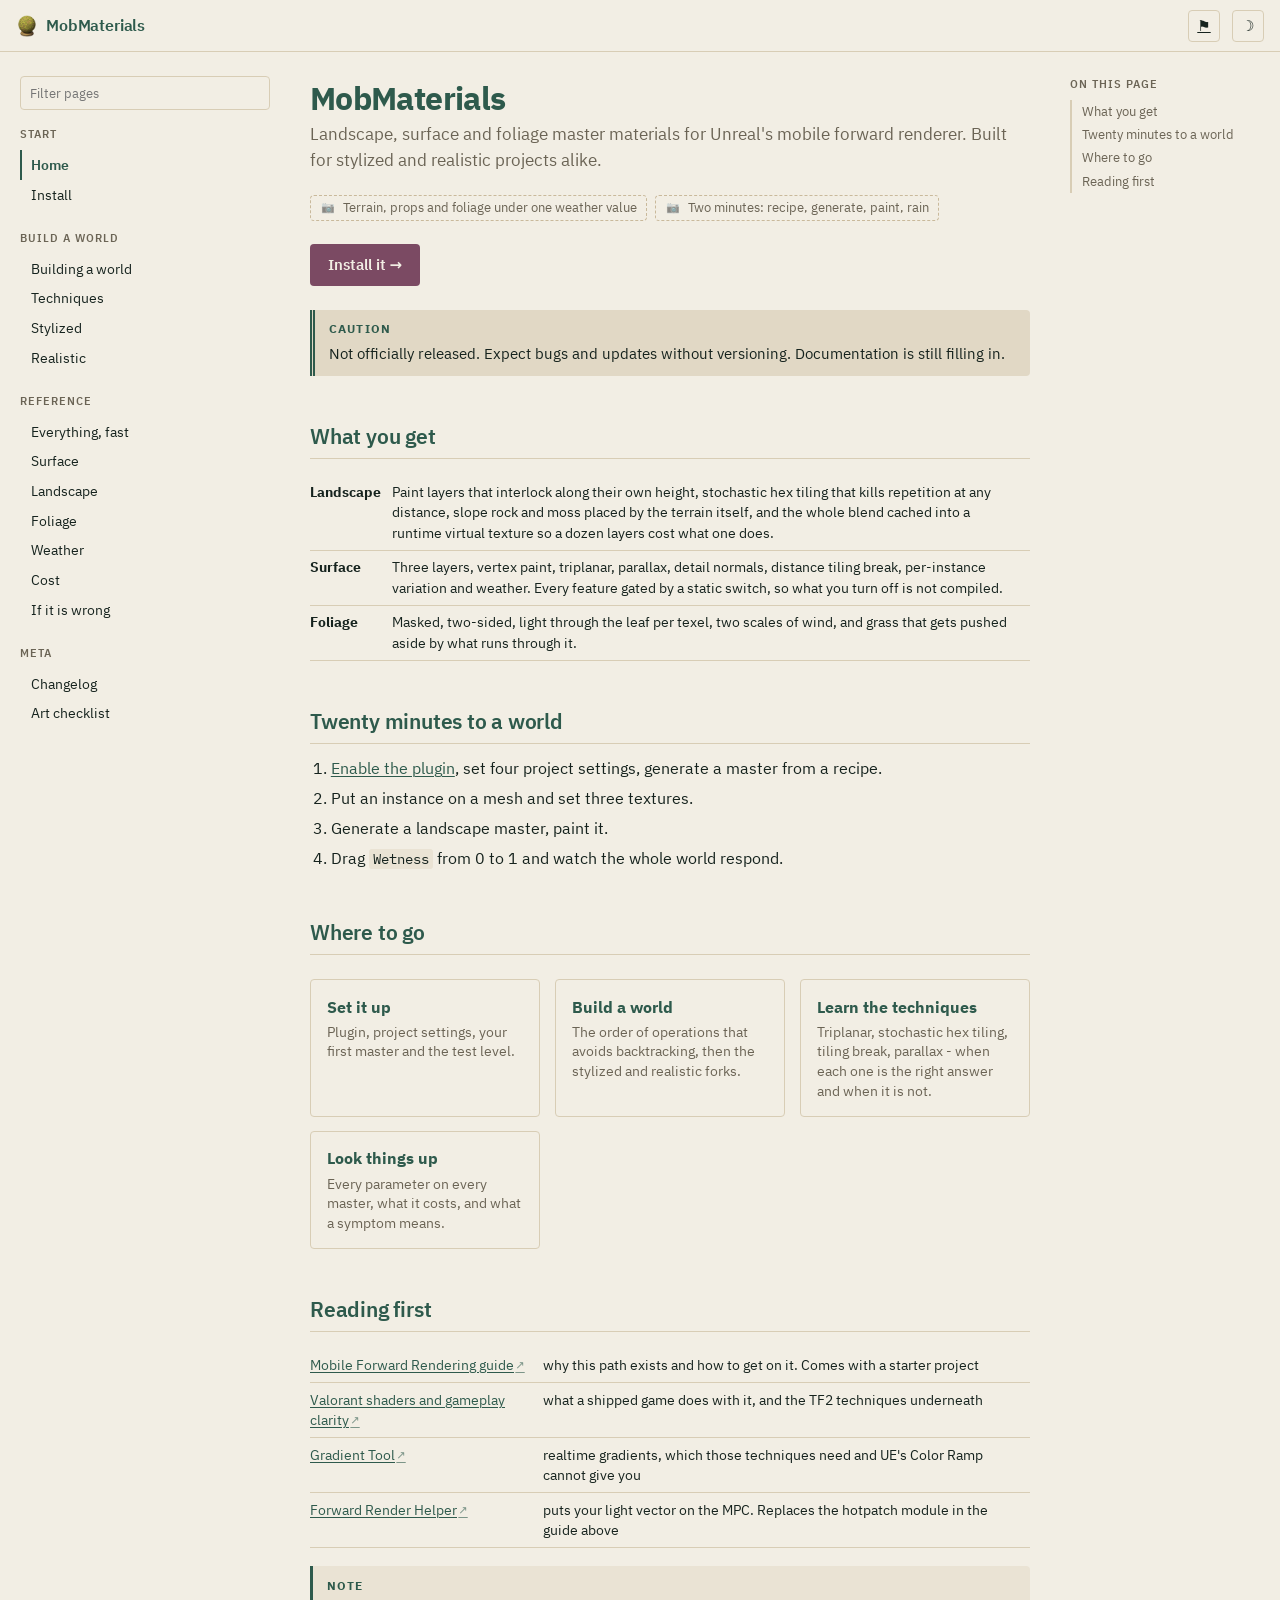
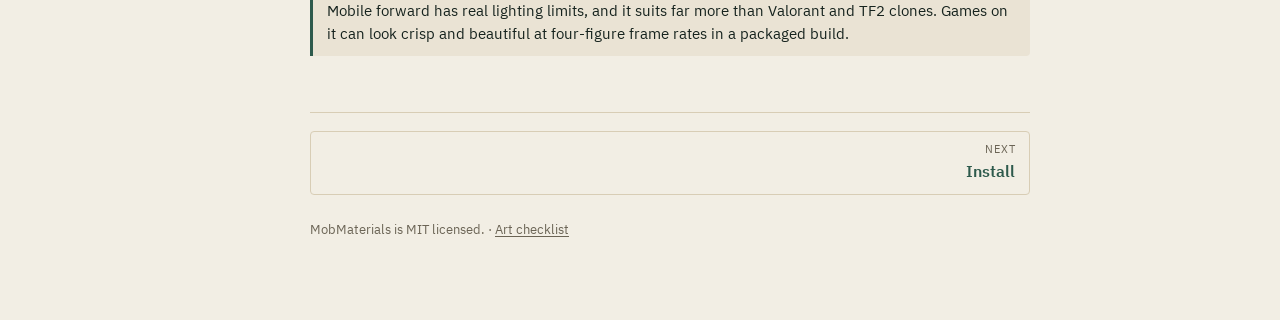
==== docs/index.html @ 358f4066 "Documentation site Static site in docs/, served by GitHub Pages or opened off disk from a clone. No " ====
<!doctype html>
<html lang="en">
<head>
<meta charset="utf-8">
<meta name="viewport" content="width=device-width,initial-scale=1">
<title>MobMaterials</title>
<link rel="icon" href="../Resources/Icon128.png">
<link rel="stylesheet" href="assets/docs.css">
<script>try{var t=localStorage.getItem('mob-theme');document.documentElement.dataset.theme=t||(matchMedia('(prefers-color-scheme:dark)').matches?'dark':'light')}catch(e){}</script>
<script src="assets/site.js" defer></script>
<script src="assets/docs.js" defer></script>
</head>
<body>
<main>

<h1>MobMaterials</h1>
<p class="lede">Landscape, surface and foliage master materials for Unreal's mobile forward renderer. Built for stylized and realistic projects alike.</p>

<div data-shots="index.hero, index.tour"></div>

<p><a class="cta" href="install.html">Install it &rarr;</a></p>

<div class="caution">
Not officially released. Expect bugs and updates without versioning. Documentation is still filling in.
</div>

<h2>What you get</h2>

<div class="tw"><table>
<tr><td><b>Landscape</b></td><td>Paint layers that interlock along their own height, stochastic hex tiling that kills repetition at any distance, slope rock and moss placed by the terrain itself, and the whole blend cached into a runtime virtual texture so a dozen layers cost what one does.</td></tr>
<tr><td><b>Surface</b></td><td>Three layers, vertex paint, triplanar, parallax, detail normals, distance tiling break, per-instance variation and weather. Every feature gated by a static switch, so what you turn off is not compiled.</td></tr>
<tr><td><b>Foliage</b></td><td>Masked, two-sided, light through the leaf per texel, two scales of wind, and grass that gets pushed aside by what runs through it.</td></tr>
</table></div>

<h2>Twenty minutes to a world</h2>

<ol>
<li><a href="install.html">Enable the plugin</a>, set four project settings, generate a master from a recipe.</li>
<li>Put an instance on a mesh and set three textures.</li>
<li>Generate a landscape master, paint it.</li>
<li>Drag <code>Wetness</code> from 0 to 1 and watch the whole world respond.</li>
</ol>

<h2>Where to go</h2>

<div class="doors">
<a class="door" href="install.html"><b>Set it up</b><span>Plugin, project settings, your first master and the test level.</span></a>
<a class="door" href="workflow.html"><b>Build a world</b><span>The order of operations that avoids backtracking, then the stylized and realistic forks.</span></a>
<a class="door" href="techniques.html"><b>Learn the techniques</b><span>Triplanar, stochastic hex tiling, tiling break, parallax - when each one is the right answer and when it is not.</span></a>
<a class="door" href="surface.html"><b>Look things up</b><span>Every parameter on every master, what it costs, and what a symptom means.</span></a>
</div>

<h2>Reading first</h2>

<div class="tw"><table class="free">
<tr><td><a href="https://blog.daftsoftware.com/unreal-perf-maxing/">Mobile Forward Rendering guide</a></td><td>why this path exists and how to get on it. Comes with a starter project</td></tr>
<tr><td><a href="https://technology.riotgames.com/news/valorant-shaders-and-gameplay-clarity">Valorant shaders and gameplay clarity</a></td><td>what a shipped game does with it, and the TF2 techniques underneath</td></tr>
<tr><td><a href="https://github.com/Vaei/GradientTool">Gradient Tool</a></td><td>realtime gradients, which those techniques need and UE's Color Ramp cannot give you</td></tr>
<tr><td><a href="https://github.com/Vaei/ForwardRender">Forward Render Helper</a></td><td>puts your light vector on the MPC. Replaces the hotpatch module in the guide above</td></tr>
</table></div>

<div class="note">
Mobile forward has real lighting limits, and it suits far more than Valorant and TF2 clones. Games on it can look crisp and beautiful at four-figure frame rates in a packaged build.
</div>

</main>
</body>
</html>
---- docs/assets/docs.css ----
/* Copyright (c) Jared Taylor. All Rights Reserved */

/* IBM Plex, Latin subset, SIL OFL 1.1 - see fonts/OFL.txt.
   Shipped rather than fetched, because the site has to work from file:// with no network. */
@font-face { font-family: Plex; font-style: normal; font-weight: 400; font-display: swap; src: url(fonts/IBMPlexSans-Regular.woff2) format('woff2'); }
@font-face { font-family: Plex; font-style: italic; font-weight: 400; font-display: swap; src: url(fonts/IBMPlexSans-Italic.woff2) format('woff2'); }
@font-face { font-family: Plex; font-style: normal; font-weight: 500; font-display: swap; src: url(fonts/IBMPlexSans-Medium.woff2) format('woff2'); }
@font-face { font-family: Plex; font-style: normal; font-weight: 600; font-display: swap; src: url(fonts/IBMPlexSans-SemiBold.woff2) format('woff2'); }
@font-face { font-family: Plex; font-style: normal; font-weight: 700; font-display: swap; src: url(fonts/IBMPlexSans-Bold.woff2) format('woff2'); }
@font-face { font-family: PlexMono; font-style: normal; font-weight: 400; font-display: swap; src: url(fonts/IBMPlexMono-Regular.woff2) format('woff2'); }
@font-face { font-family: PlexMono; font-style: normal; font-weight: 600; font-display: swap; src: url(fonts/IBMPlexMono-SemiBold.woff2) format('woff2'); }

/* Palette roles. Paper is the page, ink is the text, pine is structure,
   sand fills the gaps, plum is spent once per page on the action worth clicking. */
:root {
	--paper: #F2EEE4;
	--ink: #16231E;
	--pine: #2E5A4C;
	--sand: #C9B99B;
	--plum: #7B4A63;

	--c-page: var(--paper);
	--c-text: var(--ink);
	--c-struct: var(--pine);
	--c-action: var(--plum);
	--line: #D8CDB5;
	--dim: #6B6455;
	--fill: #EAE3D4;
	--fill-deep: #E1D8C5;

	--rail: 250px;
	--toc: 190px;
	--measure: 74ch;
	--radius: 4px;
	--mono: PlexMono, ui-monospace, "Cascadia Mono", "SF Mono", Menlo, Consolas, monospace;
	--sans: Plex, ui-sans-serif, system-ui, "Segoe UI", Roboto, sans-serif;
}

:root[data-theme="dark"] {
	--c-page: #16231E;
	--c-text: #F2EEE4;
	--c-struct: #5E9C86;
	--c-action: #C08BA5;
	--line: #2C4038;
	--dim: #9A907C;
	--fill: #1C2C26;
	--fill-deep: #22352D;
}

*, *::before, *::after { box-sizing: border-box; }

html { scroll-behavior: smooth; scroll-padding-top: 5rem; }
@media (prefers-reduced-motion: reduce) { html { scroll-behavior: auto; } }

body {
	margin: 0;
	background: var(--c-page);
	color: var(--c-text);
	font: 400 16px/1.62 var(--sans);
	-webkit-text-size-adjust: 100%;
}

/* ---------------------------------------------------------------- header */

.top {
	position: sticky;
	top: 0;
	z-index: 40;
	display: flex;
	align-items: center;
	gap: .75rem;
	height: 3.25rem;
	padding: 0 1rem;
	background: var(--c-page);
	border-bottom: 1px solid var(--line);
}

.top a.brand {
	display: flex;
	align-items: center;
	gap: .5rem;
	font-weight: 600;
	letter-spacing: -.01em;
	color: var(--c-struct);
	text-decoration: none;
}

.top .brand img { width: 22px; height: 22px; border-radius: 3px; }
.top .spacer { flex: 1; }

.iconbtn {
	display: inline-flex;
	align-items: center;
	justify-content: center;
	width: 2rem;
	height: 2rem;
	padding: 0;
	border: 1px solid var(--line);
	border-radius: var(--radius);
	background: transparent;
	color: var(--c-text);
	font: inherit;
	font-size: 15px;
	line-height: 1;
	cursor: pointer;
}

.iconbtn:hover { background: var(--fill); border-color: var(--c-struct); }
.iconbtn.menu { display: none; }

/* ---------------------------------------------------------------- layout */

.shell {
	display: grid;
	grid-template-columns: var(--rail) minmax(0, 1fr) var(--toc);
	gap: 0 2.5rem;
	max-width: 1500px;
	margin: 0 auto;
	padding: 0 1.25rem;
	align-items: start;
}

nav.rail, aside.toc {
	position: sticky;
	top: 3.25rem;
	max-height: calc(100vh - 3.25rem);
	overflow-y: auto;
	padding: 1.5rem 0 3rem;
	scrollbar-width: thin;
}

main {
	min-width: 0;
	max-width: var(--measure);
	padding: 1.75rem 0 5rem;
}

/* ------------------------------------------------------------------ rail */

.rail .filter {
	width: 100%;
	margin-bottom: 1rem;
	padding: .35rem .55rem;
	border: 1px solid var(--line);
	border-radius: var(--radius);
	background: var(--c-page);
	color: var(--c-text);
	font: inherit;
	font-size: 13px;
}

.rail .filter:focus { outline: 2px solid var(--c-struct); outline-offset: 1px; }

.rail h6 {
	margin: 1.25rem 0 .4rem;
	color: var(--dim);
	font-size: 11px;
	font-weight: 600;
	letter-spacing: .09em;
	text-transform: uppercase;
}

.rail h6:first-of-type { margin-top: 0; }

.rail a {
	display: block;
	padding: .22rem .55rem;
	border-left: 2px solid transparent;
	color: var(--c-text);
	font-size: 14px;
	text-decoration: none;
}

.rail a:hover { background: var(--fill); }
.rail a.here { border-left-color: var(--c-struct); color: var(--c-struct); font-weight: 600; }
.rail a.hidden { display: none; }

/* ------------------------------------------------------------------- toc */

.toc strong {
	display: block;
	margin-bottom: .4rem;
	color: var(--dim);
	font-size: 11px;
	font-weight: 600;
	letter-spacing: .09em;
	text-transform: uppercase;
}

.toc a {
	display: block;
	padding: .16rem 0 .16rem .6rem;
	border-left: 2px solid var(--line);
	color: var(--dim);
	font-size: 13px;
	line-height: 1.4;
	text-decoration: none;
}

.toc a.sub { padding-left: 1.4rem; }
.toc a:hover { color: var(--c-text); }
.toc a.here { border-left-color: var(--c-struct); color: var(--c-struct); }

/* ------------------------------------------------------------- type */

main h1 {
	margin: 0 0 .35rem;
	color: var(--c-struct);
	font-size: 2rem;
	font-weight: 700;
	line-height: 1.15;
	letter-spacing: -.02em;
}

main h2 {
	margin: 2.75rem 0 .75rem;
	padding-bottom: .3rem;
	border-bottom: 1px solid var(--line);
	color: var(--c-struct);
	font-size: 1.3rem;
	font-weight: 600;
	letter-spacing: -.01em;
}

main h3 {
	margin: 1.85rem 0 .5rem;
	font-size: 1.03rem;
	font-weight: 600;
}

main h2 a.anchor, main h3 a.anchor {
	margin-left: .4rem;
	color: var(--line);
	font-weight: 400;
	text-decoration: none;
	opacity: 0;
}

main h2:hover a.anchor, main h3:hover a.anchor { opacity: 1; }

main p, main li { max-width: var(--measure); }
main p { margin: .75rem 0; }
main ul, main ol { margin: .75rem 0; padding-left: 1.3rem; }
main li { margin: .25rem 0; }
main li > ul, main li > ol { margin: .25rem 0; }

.lede {
	margin: 0 0 1.25rem;
	color: var(--dim);
	font-size: 1.06rem;
	line-height: 1.5;
}

main a { color: var(--c-struct); text-decoration-thickness: 1px; text-underline-offset: 2px; }
main a:hover { text-decoration-thickness: 2px; }

main a[href^="http"]::after {
	content: "\2197";
	margin-left: .12em;
	font-size: .8em;
	vertical-align: .1em;
	opacity: .6;
}

code {
	padding: .08em .3em;
	border-radius: 3px;
	background: var(--fill);
	color: var(--c-text);
	font-family: var(--mono);
	font-size: .875em;
	word-break: break-word;
}

pre {
	margin: 1rem 0;
	padding: .8rem 1rem;
	overflow-x: auto;
	border: 1px solid var(--line);
	border-radius: var(--radius);
	background: var(--fill);
	font-family: var(--mono);
	font-size: 13px;
	line-height: 1.55;
}

pre code { padding: 0; background: none; font-size: inherit; }

hr { margin: 2.5rem 0; border: 0; border-top: 1px solid var(--line); }

kbd {
	padding: .1em .35em;
	border: 1px solid var(--line);
	border-bottom-width: 2px;
	border-radius: 3px;
	background: var(--fill);
	font-family: var(--mono);
	font-size: .8em;
}

/* ----------------------------------------------------------------- table */

.tw { margin: 1rem 0; overflow-x: auto; }

table {
	width: 100%;
	border-collapse: collapse;
	font-size: 14px;
	line-height: 1.45;
}

th {
	background: var(--c-page);
	color: var(--dim);
	font-size: 11.5px;
	font-weight: 600;
	letter-spacing: .06em;
	text-align: left;
	text-transform: uppercase;
	white-space: nowrap;
}

th, td {
	padding: .42rem .7rem .42rem 0;
	border-bottom: 1px solid var(--line);
	vertical-align: top;
}

td:first-child { white-space: nowrap; }
td.wrap:first-child, table.free td:first-child { white-space: normal; }
tbody tr:hover { background: var(--fill); }

/* --------------------------------------------------------------- callout */

.note, .tip, .important, .warn, .caution {
	margin: 1.15rem 0;
	padding: .65rem .9rem;
	border-left: 3px solid var(--c-struct);
	border-radius: 0 var(--radius) var(--radius) 0;
	background: var(--fill);
	font-size: 14.5px;
}

.note > :first-child, .tip > :first-child,
.important > :first-child, .warn > :first-child, .caution > :first-child { margin-top: 0; }
.note > :last-child, .tip > :last-child,
.important > :last-child, .warn > :last-child, .caution > :last-child { margin-bottom: 0; }

.note::before, .tip::before, .important::before, .warn::before, .caution::before {
	display: block;
	margin-bottom: .2rem;
	color: var(--c-struct);
	font-size: 11.5px;
	font-weight: 700;
	letter-spacing: .09em;
	text-transform: uppercase;
}

.note::before { content: "Note"; }
.tip::before { content: "Tip"; }
.important::before { content: "Important"; }
.warn::before { content: "Warning"; }
.caution::before { content: "Caution"; }

.warn, .caution { background: var(--fill-deep); }
.caution { border-left-style: double; border-left-width: 5px; }

/* ------------------------------------------------------------------- cta */

/* Plum, once per page. The thing you actually want clicked. */
.cta {
	display: inline-block;
	margin: .35rem .5rem .35rem 0;
	padding: .55rem 1.1rem;
	border-radius: var(--radius);
	background: var(--c-action);
	color: var(--paper);
	font-size: 15px;
	font-weight: 600;
	text-decoration: none;
}

:root[data-theme="dark"] .cta { color: var(--ink); }
.cta:hover { filter: brightness(1.08); text-decoration: none; }
.cta::after { display: none !important; }

/* ----------------------------------------------------------------- doors */

.doors { display: grid; grid-template-columns: repeat(auto-fit, minmax(200px, 1fr)); gap: .9rem; margin: 1.5rem 0; }

.door {
	display: block;
	padding: .9rem 1rem;
	border: 1px solid var(--line);
	border-radius: var(--radius);
	color: inherit;
	text-decoration: none;
}

.door:hover { border-color: var(--c-struct); background: var(--fill); }
.door b { display: block; color: var(--c-struct); font-size: 1rem; }
.door span { display: block; margin-top: .15rem; color: var(--dim); font-size: 13.5px; line-height: 1.45; }

/* ---------------------------------------------------------------- figures */

.shots { display: flex; flex-wrap: wrap; gap: .5rem; margin: 1.1rem 0; }
.shot { margin: 1.1rem 0; }
.shots .shot { margin: 0; }

.shot-chip {
	position: relative;
	display: inline-flex;
	align-items: center;
	gap: .5rem;
	max-width: 100%;
	padding: 0;
	border: 1px solid var(--line);
	border-radius: var(--radius);
	background: var(--fill);
	color: var(--c-text);
	font: inherit;
	text-align: left;
	cursor: pointer;
	overflow: hidden;
}

.shot-chip:hover { border-color: var(--c-struct); }
.shot-chip img { display: block; height: 78px; width: auto; max-width: 220px; object-fit: cover; }
.shot-chip .cap { padding: .3rem .7rem .3rem 0; font-size: 13px; line-height: 1.35; color: var(--dim); max-width: 26ch; }
.shot-chip .badge {
	position: absolute;
	margin: .3rem;
	padding: 0 .3rem;
	border-radius: 3px;
	background: var(--c-action);
	color: var(--paper);
	font-size: 10px;
	font-weight: 700;
	letter-spacing: .06em;
}

.shot-chip.wanted {
	border-style: dashed;
	border-color: var(--sand);
	background: transparent;
	color: var(--dim);
	padding: .18rem .6rem;
	font-size: 12.5px;
	line-height: 1.4;
	cursor: default;
}

.shot-chip.wanted::before { content: "\1F4F7"; opacity: .5; font-size: 11px; }
.shot-chip.wanted .cap { padding: 0; max-width: none; }
.shot-chip.wanted:hover { border-color: var(--sand); }

/* -------------------------------------------------------------- lightbox */

.lb {
	position: fixed;
	inset: 0;
	z-index: 100;
	display: none;
	flex-direction: column;
	background: color-mix(in srgb, var(--ink) 93%, transparent);
}

.lb.open { display: flex; }

.lb-bar {
	display: flex;
	align-items: center;
	gap: .6rem;
	padding: .5rem .9rem;
	color: var(--paper);
	font-size: 13.5px;
}

.lb-bar .spacer { flex: 1; }
.lb-bar button {
	border: 1px solid color-mix(in srgb, var(--paper) 35%, transparent);
	border-radius: var(--radius);
	background: transparent;
	color: var(--paper);
	font: inherit;
	padding: .15rem .55rem;
	cursor: pointer;
}
.lb-bar button:hover { background: color-mix(in srgb, var(--paper) 15%, transparent); }

.lb-stage {
	flex: 1;
	display: grid;
	place-items: center;
	min-height: 0;
	padding: 0 .75rem 1rem;
	overflow: auto;
}

.lb-stage img, .lb-stage video, .lb-stage iframe { display: block; max-width: 100%; max-height: 100%; border-radius: var(--radius); }
.lb-stage.actual { place-items: start; }
.lb-stage.actual img { max-width: none; max-height: none; cursor: zoom-out; }
.lb-stage img { cursor: zoom-in; }

.lb-cap { padding: 0 1rem .9rem; color: var(--sand); font-size: 13.5px; text-align: center; }

/* before / after */
.cmp { position: relative; overflow: hidden; max-width: 100%; max-height: 100%; }
.cmp img { display: block; max-width: 100%; max-height: 100%; }
.cmp .after { position: absolute; inset: 0; width: 100%; height: 100%; object-fit: contain; clip-path: inset(0 0 0 50%); }
.cmp .handle { position: absolute; top: 0; bottom: 0; left: 50%; width: 2px; background: var(--paper); cursor: ew-resize; }
.cmp .handle::after {
	content: "\2194";
	position: absolute;
	top: 50%;
	left: 50%;
	transform: translate(-50%, -50%);
	width: 1.8rem;
	height: 1.8rem;
	display: grid;
	place-items: center;
	border-radius: 50%;
	background: var(--paper);
	color: var(--ink);
	font-size: 13px;
}

.cmp .tagl, .cmp .tagr {
	position: absolute;
	bottom: .5rem;
	padding: .1rem .45rem;
	border-radius: 3px;
	background: color-mix(in srgb, var(--ink) 70%, transparent);
	color: var(--paper);
	font-size: 11px;
	letter-spacing: .05em;
	text-transform: uppercase;
}
.cmp .tagl { left: .5rem; }
.cmp .tagr { right: .5rem; }

/* -------------------------------------------------------------- pagenav */

.pagenav {
	display: flex;
	gap: .75rem;
	margin-top: 3.5rem;
	padding-top: 1.1rem;
	border-top: 1px solid var(--line);
}

.pagenav a {
	flex: 1;
	padding: .6rem .85rem;
	border: 1px solid var(--line);
	border-radius: var(--radius);
	color: inherit;
	text-decoration: none;
}

.pagenav a:hover { border-color: var(--c-struct); }
.pagenav a small { display: block; color: var(--dim); font-size: 11px; letter-spacing: .08em; text-transform: uppercase; }
.pagenav a b { color: var(--c-struct); font-weight: 600; }
.pagenav a.next { text-align: right; }

.foot { margin-top: 1.5rem; color: var(--dim); font-size: 12.5px; }
.foot a { color: var(--dim); }

/* ------------------------------------------------------------ shots page */

.state-have { color: var(--c-struct); font-weight: 600; }
.state-want { color: var(--dim); }

/* ------------------------------------------------------------ responsive */

@media (max-width: 1240px) {
	.shell { grid-template-columns: var(--rail) minmax(0, 1fr); }
	aside.toc { display: none; }
}

@media (max-width: 900px) {
	.shell { grid-template-columns: minmax(0, 1fr); padding: 0 1rem; }
	.iconbtn.menu { display: inline-flex; }
	nav.rail {
		display: none;
		position: fixed;
		top: 3.25rem;
		left: 0;
		bottom: 0;
		z-index: 30;
		width: min(280px, 84vw);
		max-height: none;
		padding: 1rem 1rem 3rem;
		background: var(--c-page);
		border-right: 1px solid var(--line);
	}
	nav.rail.open { display: block; }
	main { padding-top: 1.25rem; }
	main h1 { font-size: 1.6rem; }
}
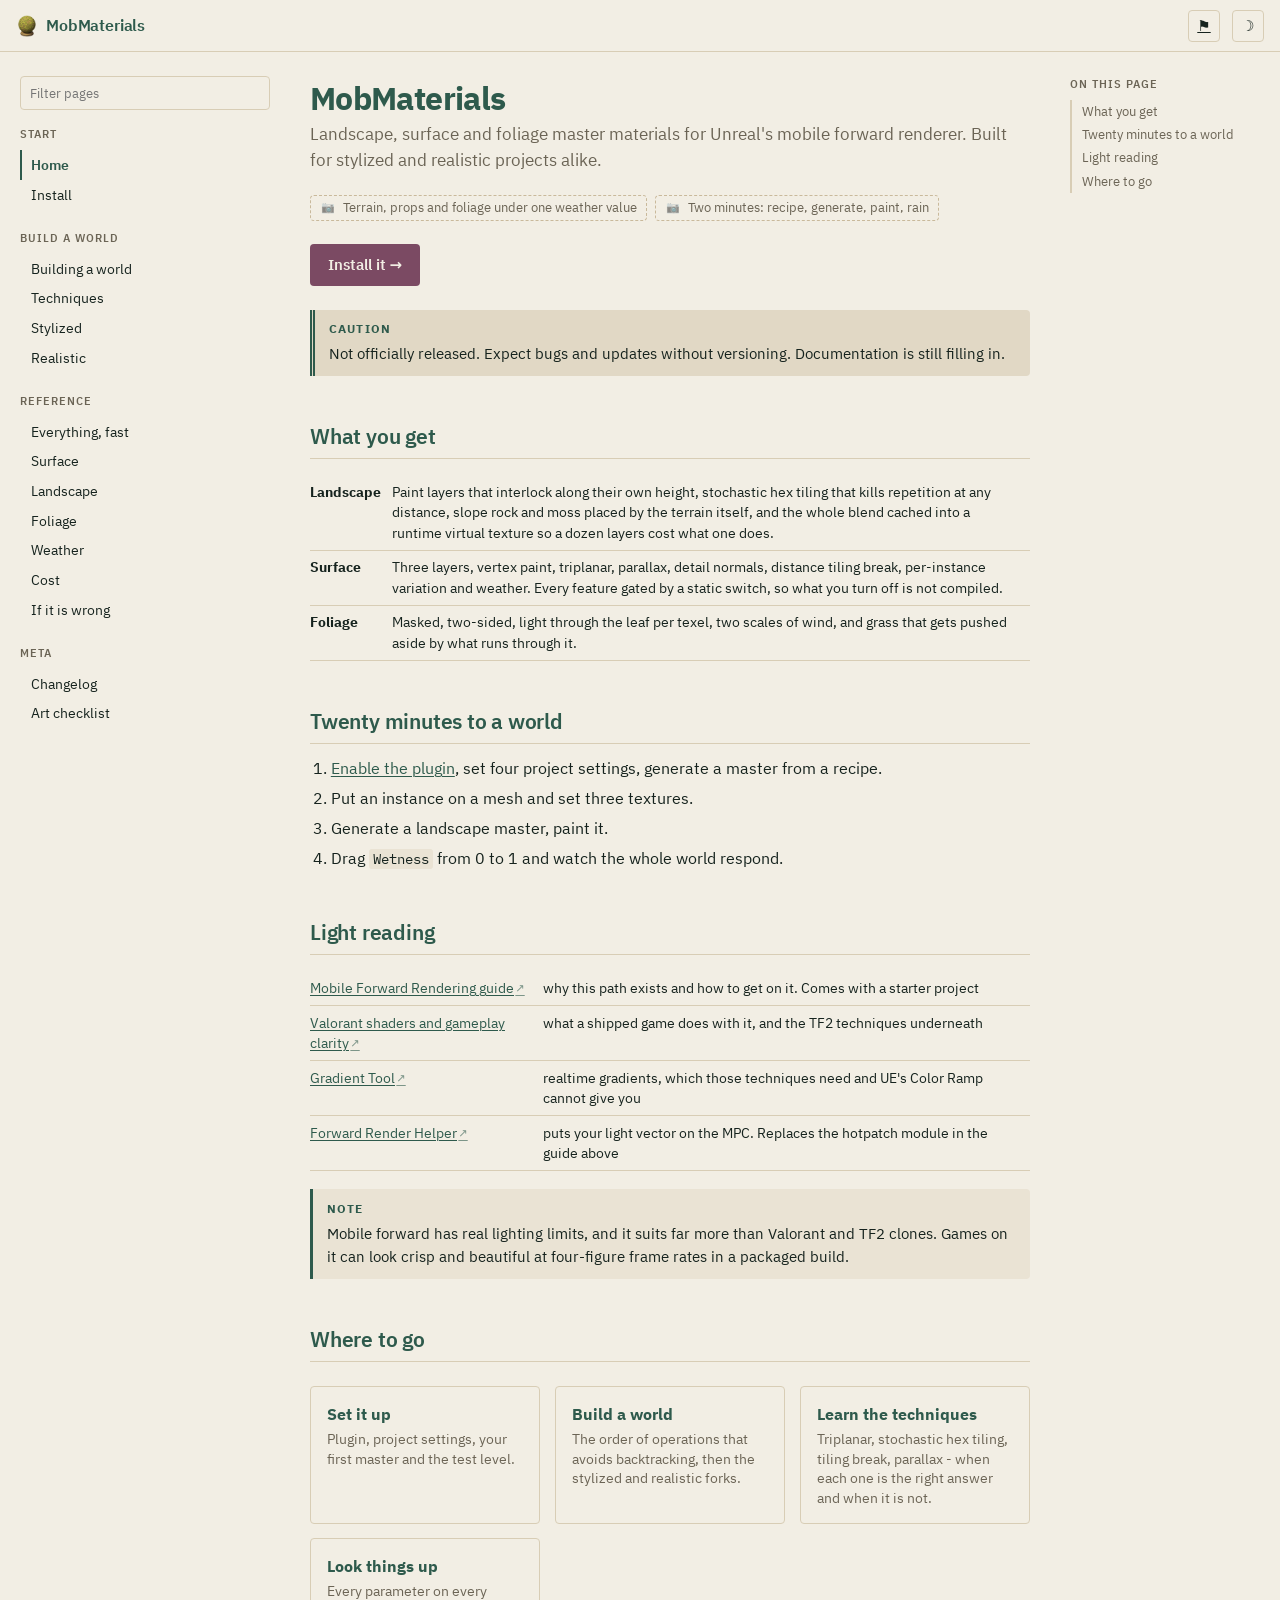
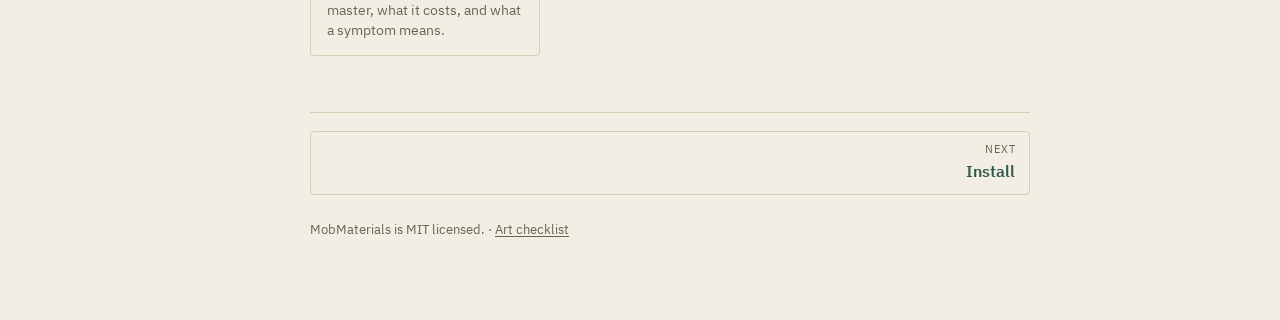
==== commit 57af7a51: "Light reading ahead of where to go on the docs home" ====
--- a/docs/index.html
+++ b/docs/index.html
@@ -41,16 +41,7 @@
 <li>Drag <code>Wetness</code> from 0 to 1 and watch the whole world respond.</li>
 </ol>
 
-<h2>Where to go</h2>
-
-<div class="doors">
-<a class="door" href="install.html"><b>Set it up</b><span>Plugin, project settings, your first master and the test level.</span></a>
-<a class="door" href="workflow.html"><b>Build a world</b><span>The order of operations that avoids backtracking, then the stylized and realistic forks.</span></a>
-<a class="door" href="techniques.html"><b>Learn the techniques</b><span>Triplanar, stochastic hex tiling, tiling break, parallax - when each one is the right answer and when it is not.</span></a>
-<a class="door" href="surface.html"><b>Look things up</b><span>Every parameter on every master, what it costs, and what a symptom means.</span></a>
-</div>
-
-<h2>Reading first</h2>
+<h2>Light reading</h2>
 
 <div class="tw"><table class="free">
 <tr><td><a href="https://blog.daftsoftware.com/unreal-perf-maxing/">Mobile Forward Rendering guide</a></td><td>why this path exists and how to get on it. Comes with a starter project</td></tr>
@@ -63,6 +54,15 @@
 Mobile forward has real lighting limits, and it suits far more than Valorant and TF2 clones. Games on it can look crisp and beautiful at four-figure frame rates in a packaged build.
 </div>
 
+<h2>Where to go</h2>
+
+<div class="doors">
+<a class="door" href="install.html"><b>Set it up</b><span>Plugin, project settings, your first master and the test level.</span></a>
+<a class="door" href="workflow.html"><b>Build a world</b><span>The order of operations that avoids backtracking, then the stylized and realistic forks.</span></a>
+<a class="door" href="techniques.html"><b>Learn the techniques</b><span>Triplanar, stochastic hex tiling, tiling break, parallax - when each one is the right answer and when it is not.</span></a>
+<a class="door" href="surface.html"><b>Look things up</b><span>Every parameter on every master, what it costs, and what a symptom means.</span></a>
+</div>
+
 </main>
 </body>
 </html>
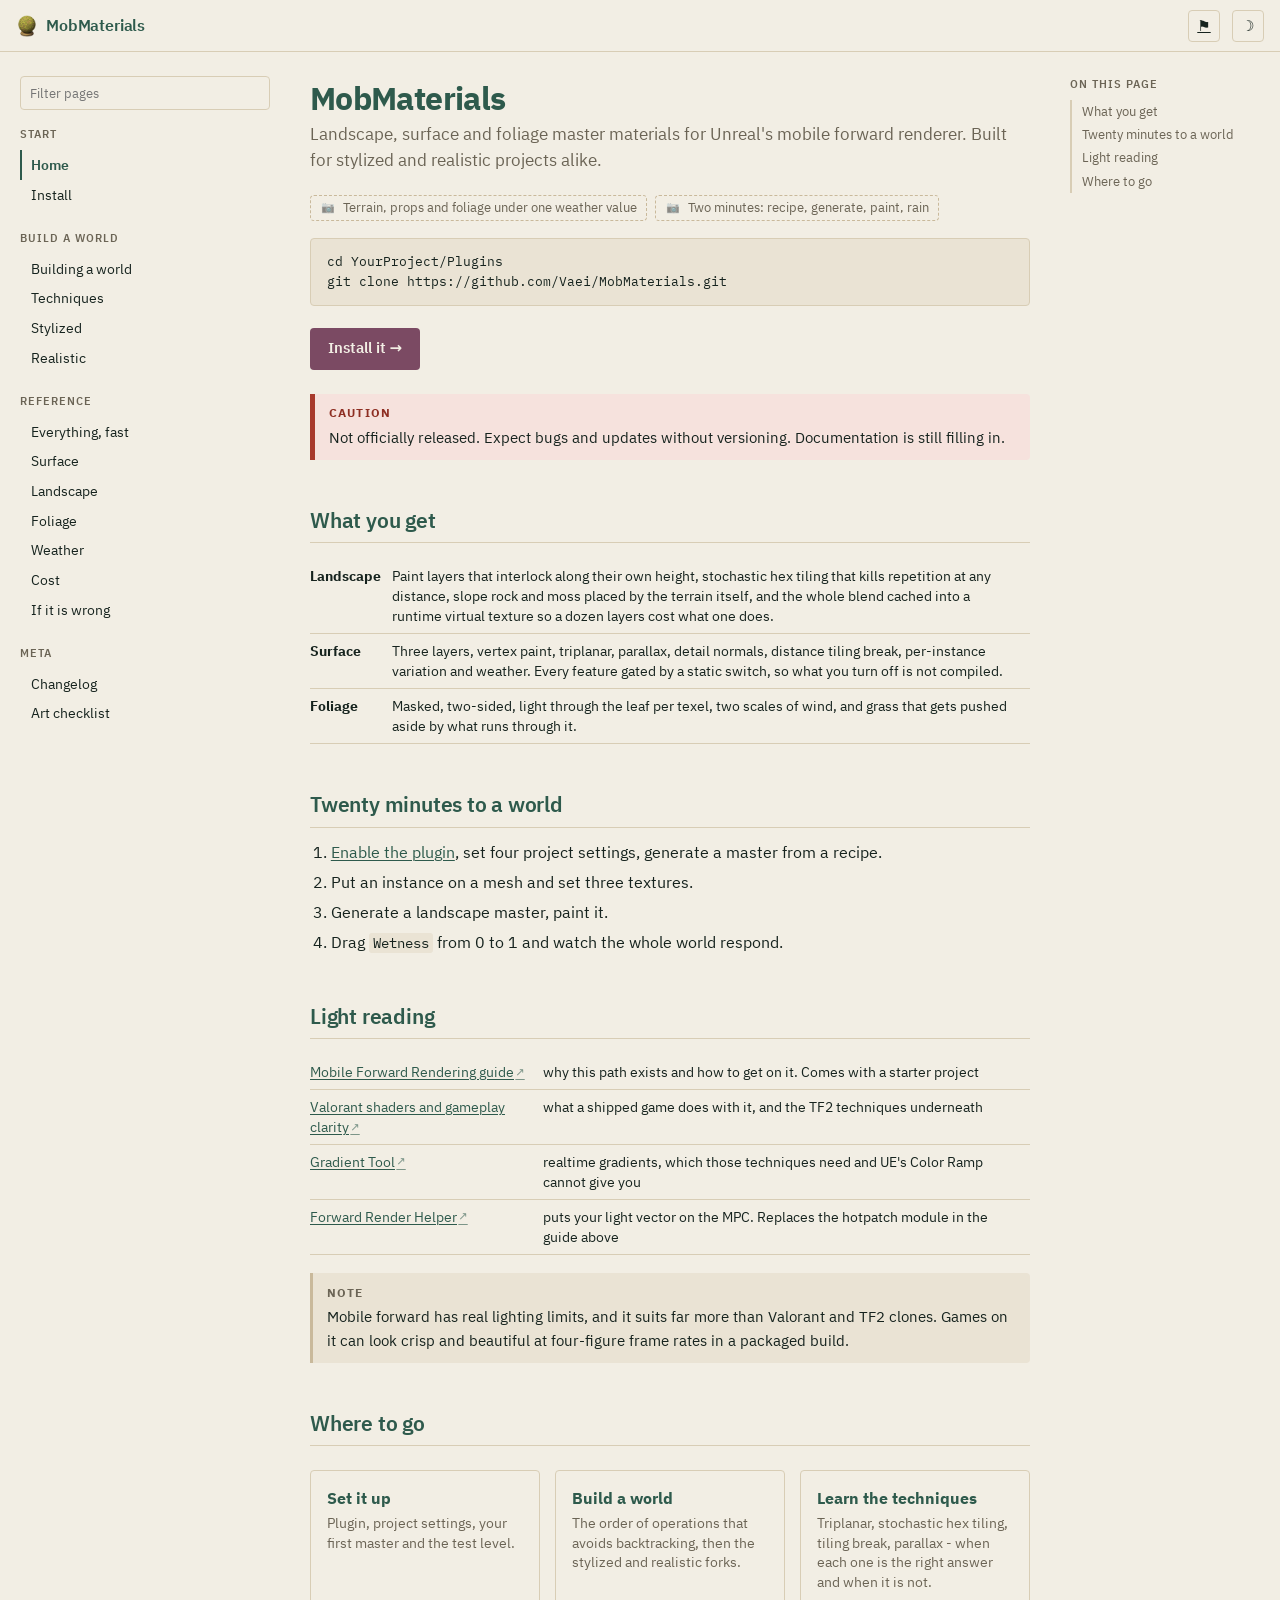
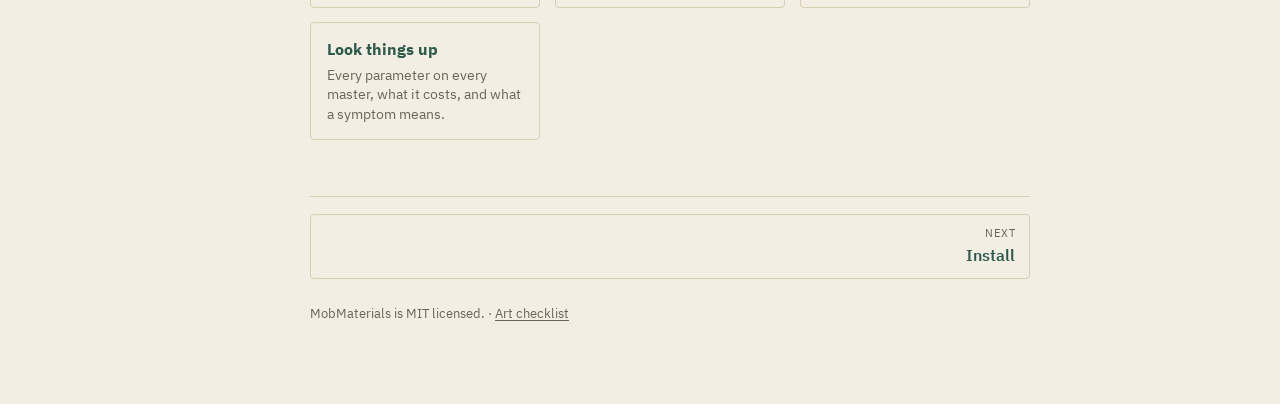
==== commit 0059e7bc: "Clone lines on install and home, and a companion plugin table" ====
--- a/docs/index.html
+++ b/docs/index.html
@@ -17,6 +17,9 @@
 <p class="lede">Landscape, surface and foliage master materials for Unreal's mobile forward renderer. Built for stylized and realistic projects alike.</p>
 
 <div data-shots="index.hero, index.tour"></div>
+
+<pre><code>cd YourProject/Plugins
+git clone https://github.com/Vaei/MobMaterials.git</code></pre>
 
 <p><a class="cta" href="install.html">Install it &rarr;</a></p>
 
--- a/docs/assets/docs.css
+++ b/docs/assets/docs.css
@@ -28,6 +28,17 @@
 	--fill: #EAE3D4;
 	--fill-deep: #E1D8C5;
 
+	/* A severity ramp: sand, pine, plum, then two that leave the palette because
+	   a hazard reading as structure is a hazard nobody stops at. */
+	--plum-ink: #6B3F55;
+	--plum-fill: #EFE4E8;
+	--amber: #B57A16;
+	--amber-ink: #8A5C10;
+	--amber-fill: #F6EAD1;
+	--rust: #A83A2C;
+	--rust-ink: #8E2F23;
+	--rust-fill: #F6E2DD;
+
 	--rail: 250px;
 	--toc: 190px;
 	--measure: 74ch;
@@ -45,6 +56,15 @@
 	--dim: #9A907C;
 	--fill: #1C2C26;
 	--fill-deep: #22352D;
+
+	--plum-ink: #C08BA5;
+	--plum-fill: #2A1F26;
+	--amber: #D9A441;
+	--amber-ink: #E0B25C;
+	--amber-fill: #2C2617;
+	--rust: #E0736A;
+	--rust-ink: #E88A80;
+	--rust-fill: #2E1E1C;
 }
 
 *, *::before, *::after { box-sizing: border-box; }
@@ -362,8 +382,27 @@
 .warn::before { content: "Warning"; }
 .caution::before { content: "Caution"; }
 
-.warn, .caution { background: var(--fill-deep); }
-.caution { border-left-style: double; border-left-width: 5px; }
+/* Quietest of the five: this is context, not instruction. */
+.note { border-left-color: var(--sand); background: var(--fill); }
+.note::before { color: var(--dim); }
+
+.tip { border-left-color: var(--c-struct); background: var(--fill); }
+.tip::before { color: var(--c-struct); }
+
+.important { border-left-color: var(--c-action); background: var(--plum-fill); }
+.important::before { color: var(--plum-ink); }
+
+/* Warning and caution leave the palette on purpose. A hazard that reads as structure
+   is a hazard nobody stops at. */
+.warn { border-left-color: var(--amber); background: var(--amber-fill); }
+.warn::before { color: var(--amber-ink); }
+.caution { border-left-color: var(--rust); background: var(--rust-fill); border-left-width: 5px; }
+.caution::before { color: var(--rust-ink); }
+
+/* The sandy code wash fights a tinted callout, so tint it from the callout instead. */
+.note code, .tip code, .important code, .warn code, .caution code {
+	background: color-mix(in srgb, var(--c-text) 8%, transparent);
+}
 
 /* ------------------------------------------------------------------- cta */
 
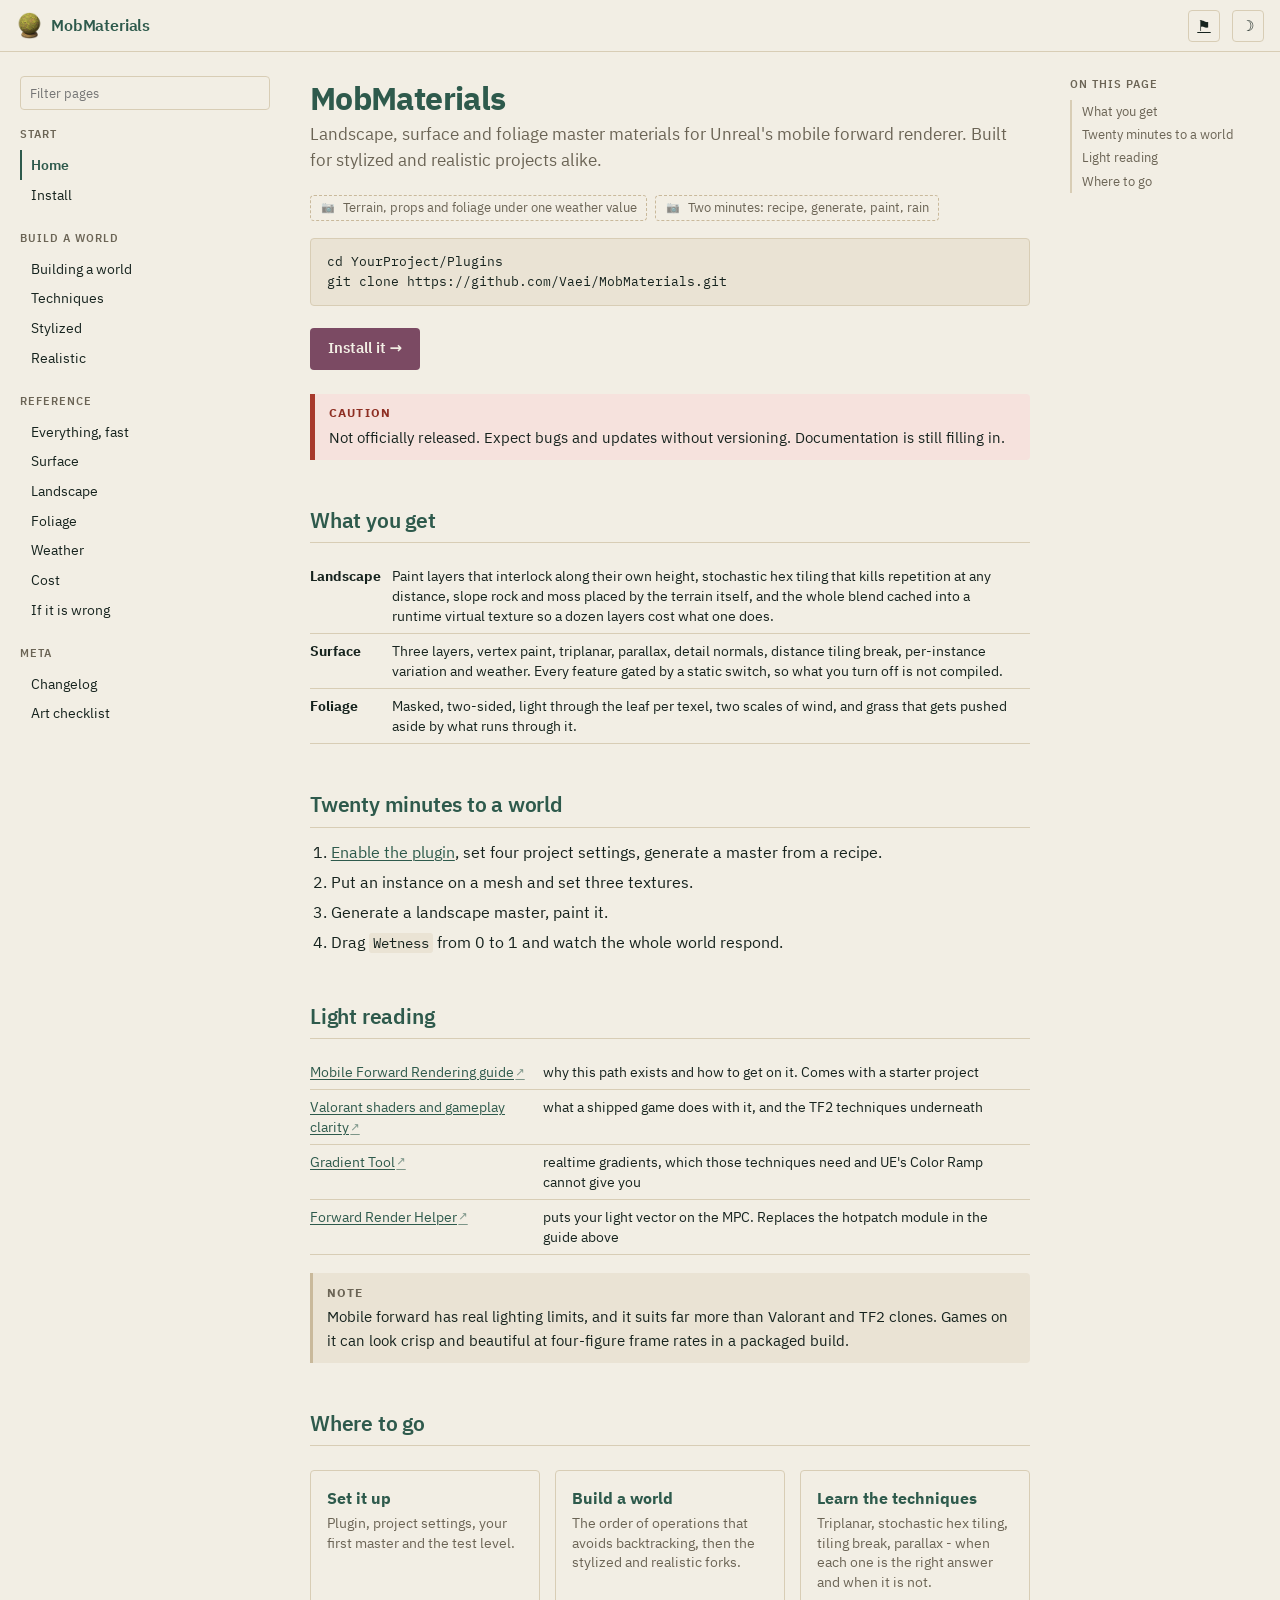
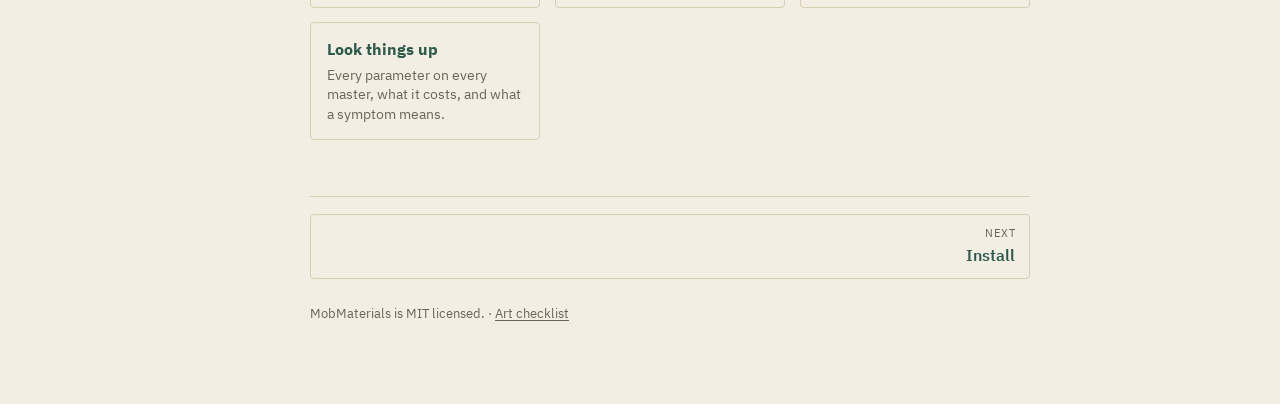
==== commit 0902d8cf: "Serve the plugin icon from docs/assets so Pages can find it" ====
--- a/docs/index.html
+++ b/docs/index.html
@@ -4,7 +4,7 @@
 <meta charset="utf-8">
 <meta name="viewport" content="width=device-width,initial-scale=1">
 <title>MobMaterials</title>
-<link rel="icon" href="../Resources/Icon128.png">
+<link rel="icon" href="assets/icon.png">
 <link rel="stylesheet" href="assets/docs.css">
 <script>try{var t=localStorage.getItem('mob-theme');document.documentElement.dataset.theme=t||(matchMedia('(prefers-color-scheme:dark)').matches?'dark':'light')}catch(e){}</script>
 <script src="assets/site.js" defer></script>
--- a/docs/assets/docs.css
+++ b/docs/assets/docs.css
@@ -105,7 +105,7 @@
 	text-decoration: none;
 }
 
-.top .brand img { width: 22px; height: 22px; border-radius: 3px; }
+.top .brand img { width: 27px; height: 27px; }
 .top .spacer { flex: 1; }
 
 .iconbtn {
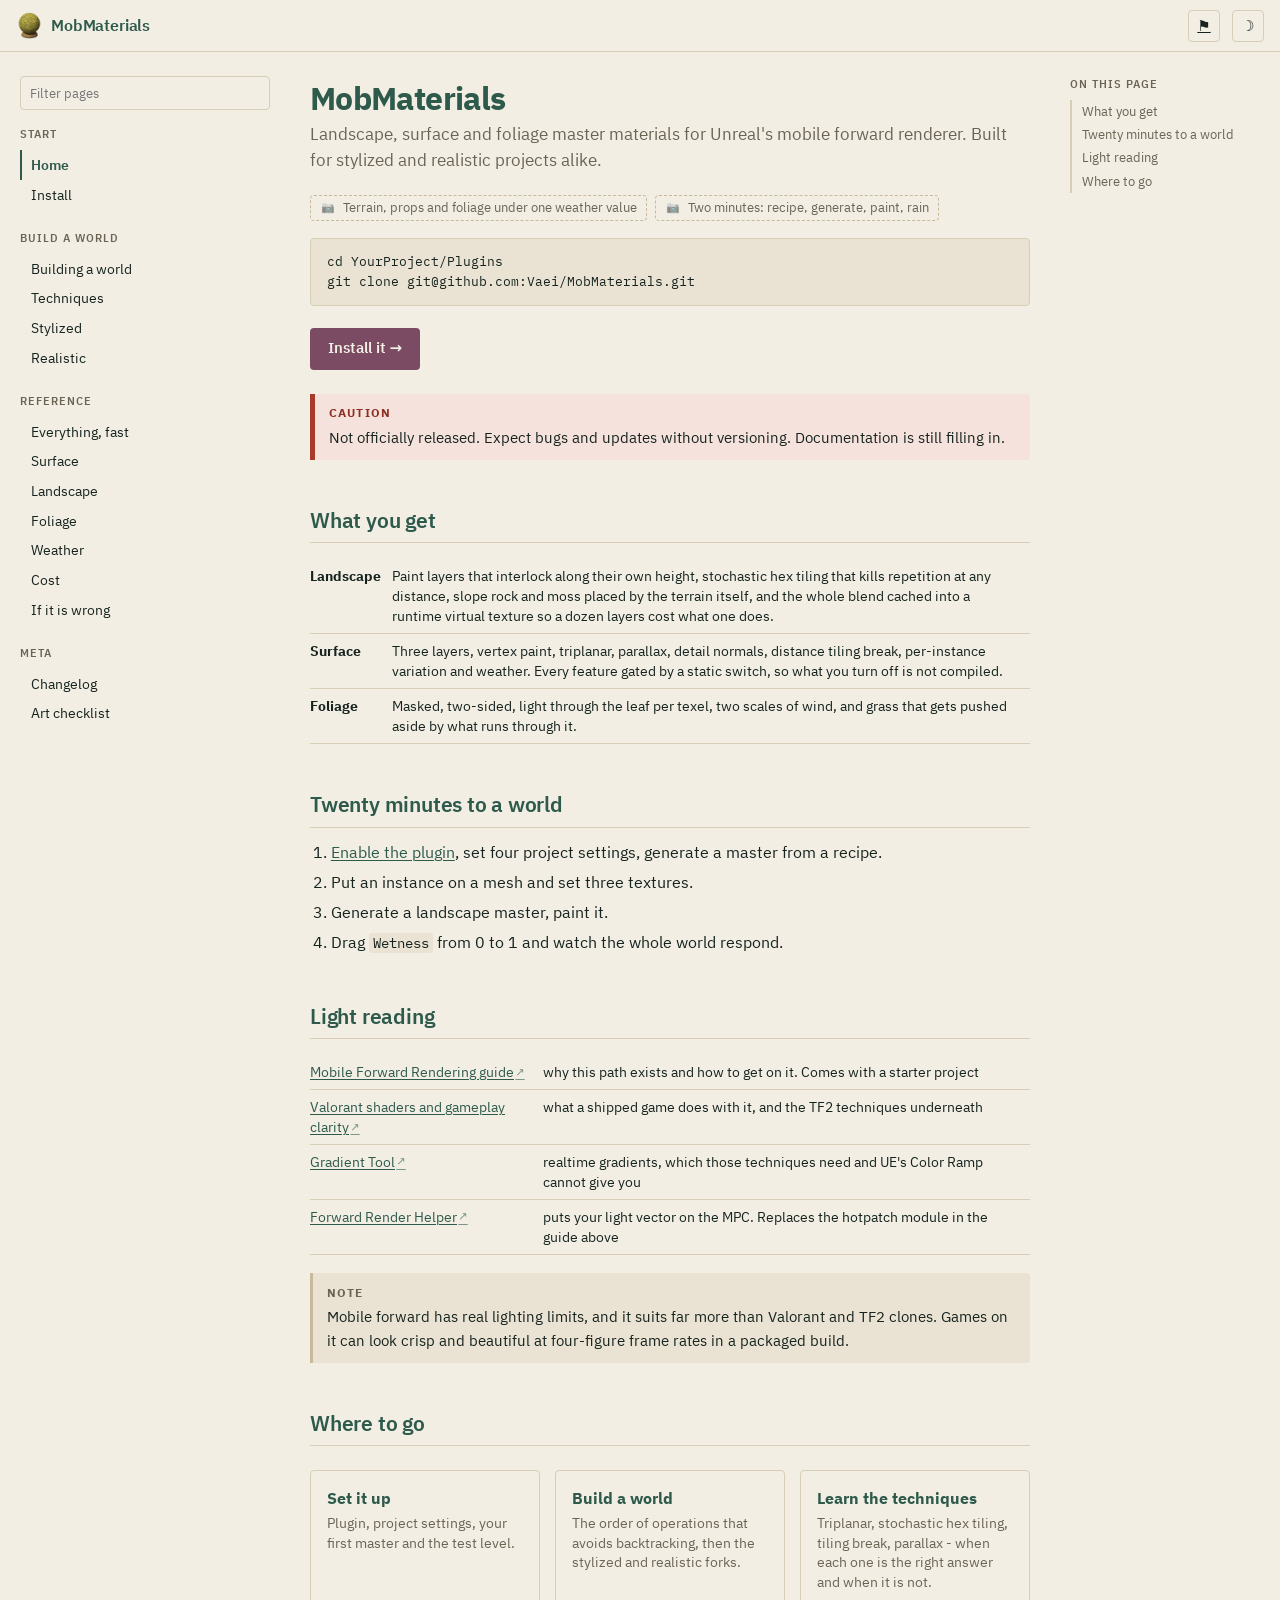
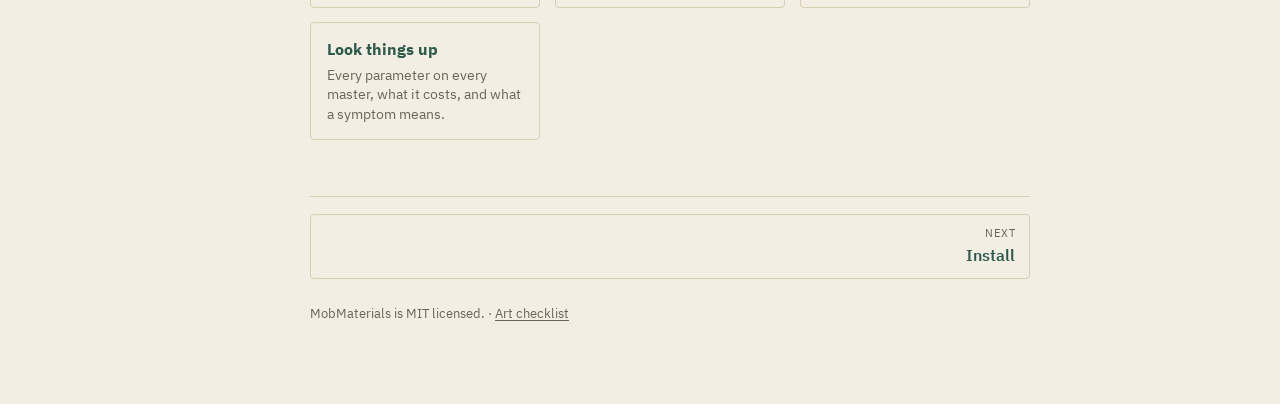
==== commit 4567d6dc: "Use SSH clone URLs" ====
--- a/docs/index.html
+++ b/docs/index.html
@@ -19,7 +19,7 @@
 <div data-shots="index.hero, index.tour"></div>
 
 <pre><code>cd YourProject/Plugins
-git clone https://github.com/Vaei/MobMaterials.git</code></pre>
+git clone git@github.com:Vaei/MobMaterials.git</code></pre>
 
 <p><a class="cta" href="install.html">Install it &rarr;</a></p>
 
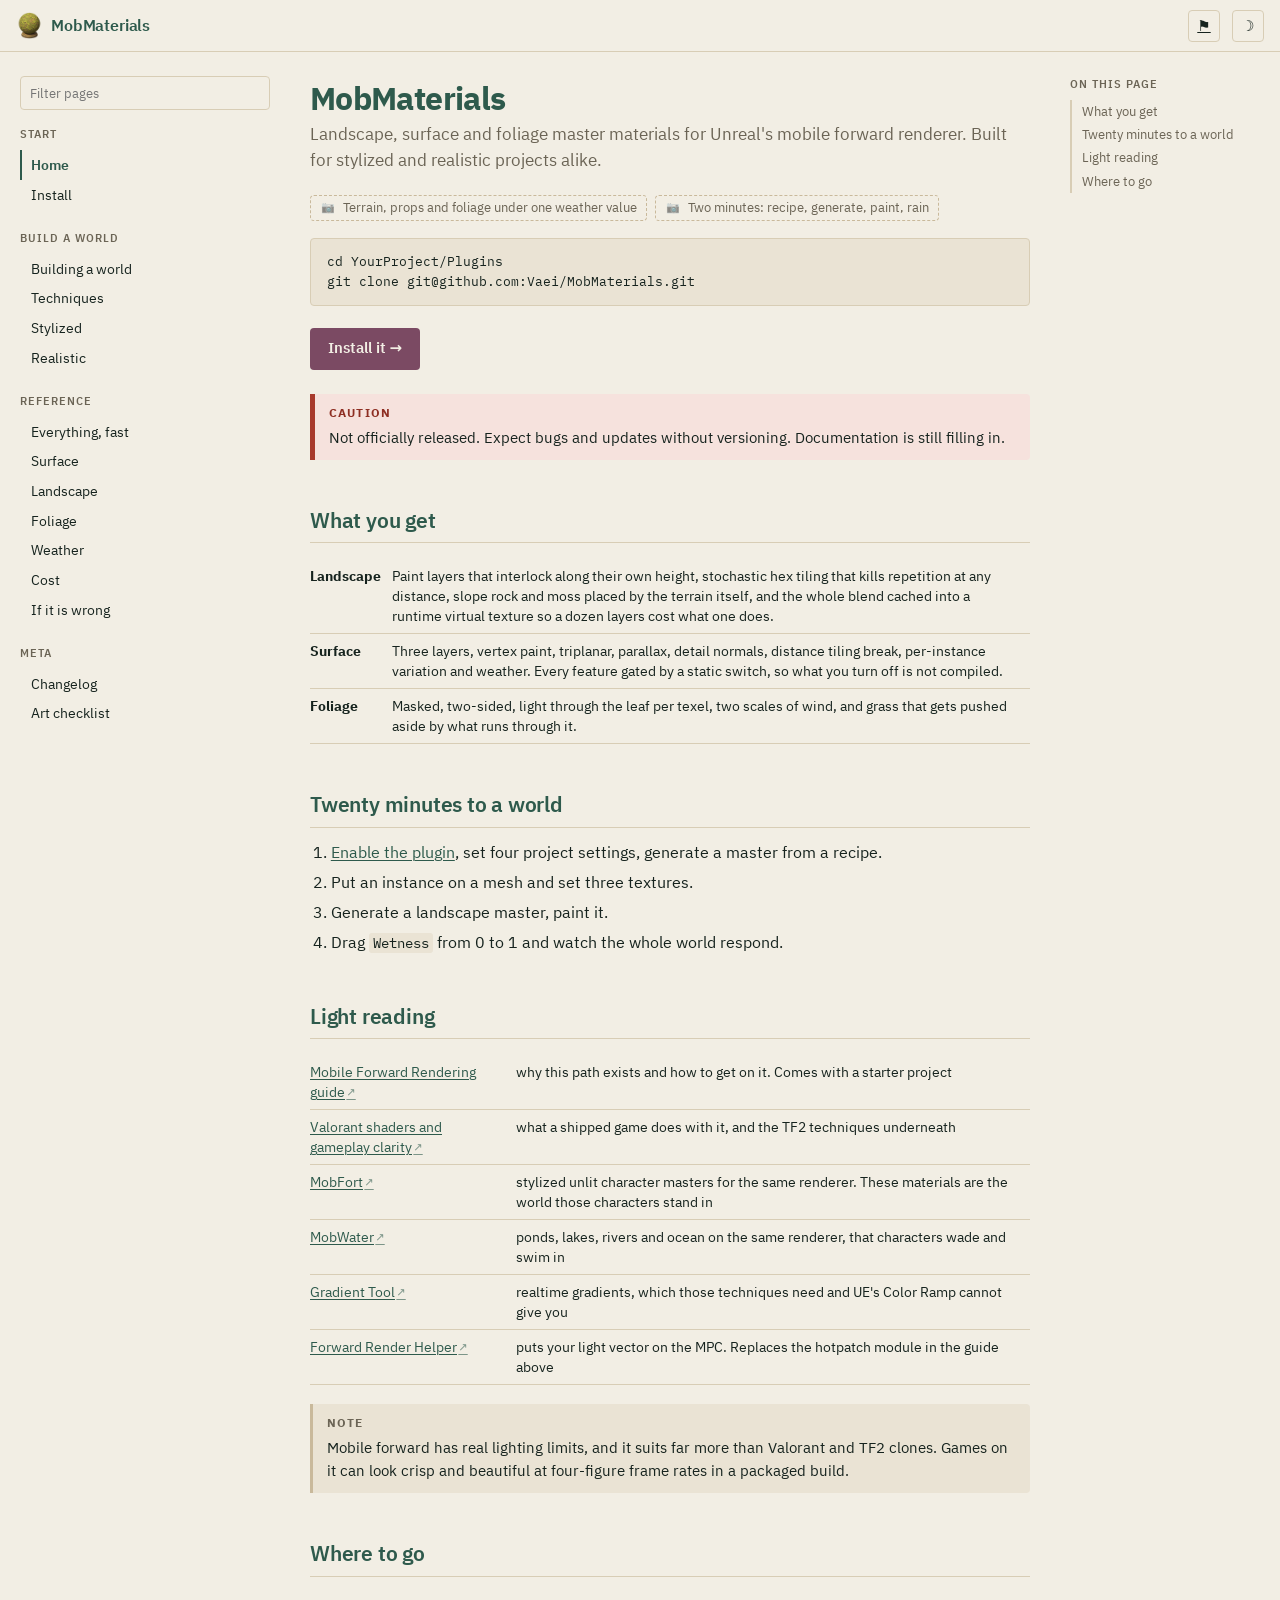
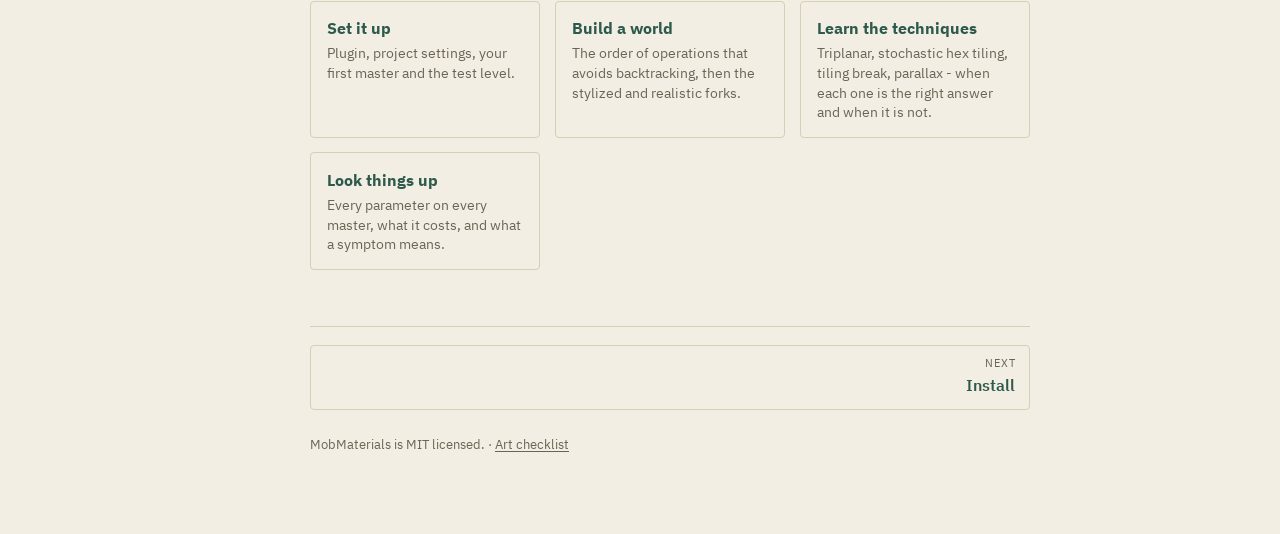
==== commit 6c8c0ab3: "List MobFort and MobWater alongside the other companion plugins" ====
--- a/docs/index.html
+++ b/docs/index.html
@@ -49,6 +49,8 @@
 <div class="tw"><table class="free">
 <tr><td><a href="https://blog.daftsoftware.com/unreal-perf-maxing/">Mobile Forward Rendering guide</a></td><td>why this path exists and how to get on it. Comes with a starter project</td></tr>
 <tr><td><a href="https://technology.riotgames.com/news/valorant-shaders-and-gameplay-clarity">Valorant shaders and gameplay clarity</a></td><td>what a shipped game does with it, and the TF2 techniques underneath</td></tr>
+<tr><td><a href="https://github.com/Vaei/MobFort">MobFort</a></td><td>stylized unlit character masters for the same renderer. These materials are the world those characters stand in</td></tr>
+<tr><td><a href="https://github.com/Vaei/MobWater">MobWater</a></td><td>ponds, lakes, rivers and ocean on the same renderer, that characters wade and swim in</td></tr>
 <tr><td><a href="https://github.com/Vaei/GradientTool">Gradient Tool</a></td><td>realtime gradients, which those techniques need and UE's Color Ramp cannot give you</td></tr>
 <tr><td><a href="https://github.com/Vaei/ForwardRender">Forward Render Helper</a></td><td>puts your light vector on the MPC. Replaces the hotpatch module in the guide above</td></tr>
 </table></div>
